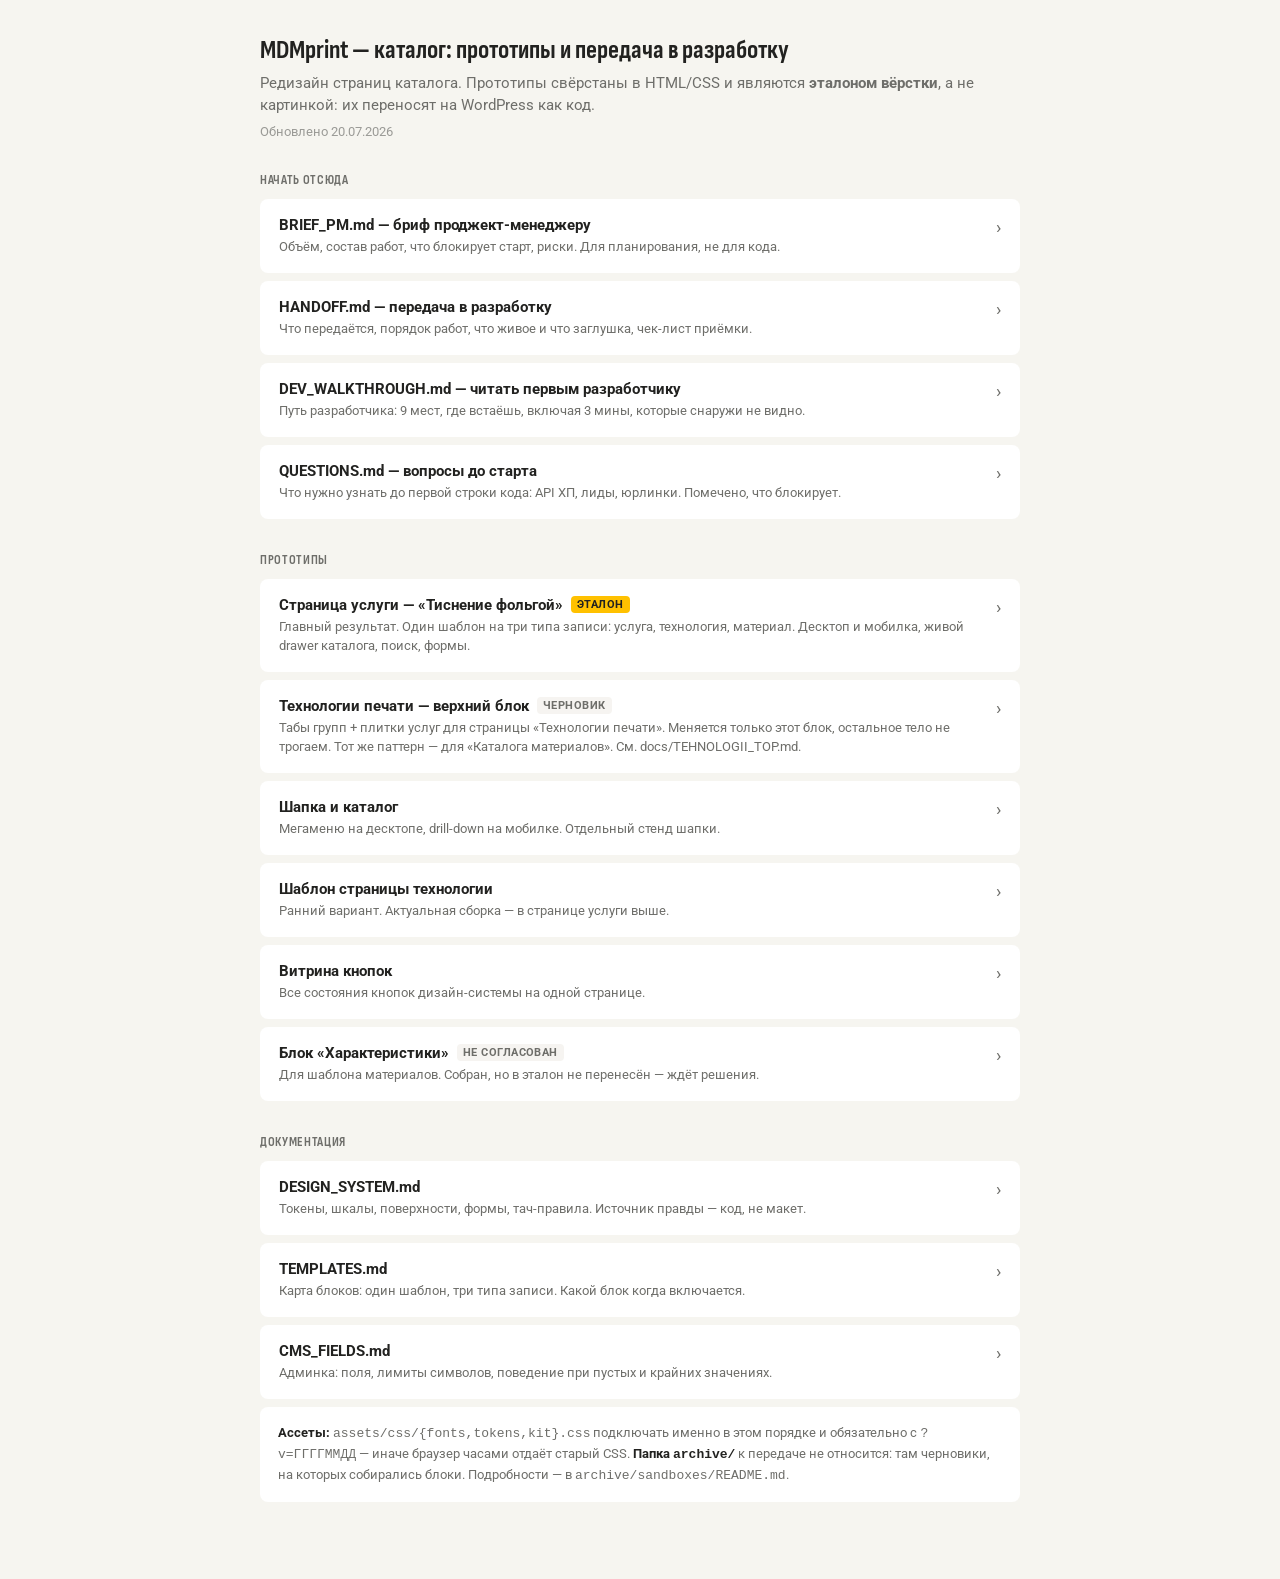
==== index.html @ 89a882e3 "Читаемый вьюер документации: docs.html?doc=X.md GitHub Pages отдавал .md сырым текстом — нечитаемо. " ====
<!DOCTYPE html>
<html lang="ru">
<head>
<meta charset="UTF-8">
<meta name="viewport" content="width=device-width, initial-scale=1">
<title>MDMprint — прототипы и передача в разработку</title>
<link rel="stylesheet" href="assets/css/fonts.css?v=20260720a">
<link rel="stylesheet" href="assets/css/tokens.css?v=20260717l">
<style>
  *{box-sizing:border-box;margin:0;padding:0}
  body{font-family:var(--font-body);color:var(--text-primary);background:var(--surface-subtle);
    padding:32px 20px 80px;-webkit-font-smoothing:antialiased}
  .wrap{max-width:760px;margin:0 auto}
  h1{font-family:var(--font-head);font-size:26px;line-height:32px;margin-bottom:8px}
  .sub{color:var(--text-secondary);font-size:15px;line-height:22px;margin-bottom:8px}
  .upd{color:var(--text-tertiary,var(--text-secondary));font-size:13px;margin-bottom:32px}
  h2{font-family:var(--font-head);font-size:13px;text-transform:uppercase;letter-spacing:.05em;
    color:var(--text-secondary);margin:32px 0 12px}
  a.row{display:flex;align-items:flex-start;gap:14px;padding:16px 18px;background:var(--surface-card);
    border:1px solid transparent;border-radius:var(--radius-md);margin-bottom:8px;
    text-decoration:none;color:var(--text-primary);transition:border-color .15s,box-shadow .15s}
  a.row:hover{border-color:var(--brand);box-shadow:0 4px 16px rgba(0,0,0,.06)}
  a.row b{font-size:15px;font-weight:700;display:block}
  a.row .d{font-size:13px;line-height:19px;color:var(--text-secondary);display:block;margin-top:3px}
  a.row .arr{margin-left:auto;color:var(--text-secondary);font-size:18px;line-height:1;padding-top:2px}
  .tag{display:inline-block;font-size:11px;font-weight:700;text-transform:uppercase;letter-spacing:.04em;
    background:var(--brand);color:var(--text-primary);border-radius:var(--radius-inside);
    padding:2px 6px;margin-left:8px;vertical-align:2px}
  .tag--wip{background:var(--surface-on-light);color:var(--text-secondary)}
  .note{background:var(--surface-card);border-radius:var(--radius-md);padding:16px 18px;
    font-size:13px;line-height:20px;color:var(--text-secondary);margin-top:8px}
  .note b{color:var(--text-primary)}
</style>
</head>
<body>
<div class="wrap">
  <h1>MDMprint — каталог: прототипы и передача в разработку</h1>
  <p class="sub">Редизайн страниц каталога. Прототипы свёрстаны в HTML/CSS и являются
    <b>эталоном вёрстки</b>, а не картинкой: их переносят на WordPress как код.</p>
  <p class="upd">Обновлено 20.07.2026</p>

  <h2>Начать отсюда</h2>
  <a class="row" href="docs.html?doc=BRIEF_PM.md">
    <span><b>BRIEF_PM.md — бриф проджект-менеджеру</b>
      <span class="d">Объём, состав работ, что блокирует старт, риски. Для планирования, не для кода.</span></span>
    <span class="arr">›</span>
  </a>
  <a class="row" href="docs.html?doc=HANDOFF.md">
    <span><b>HANDOFF.md — передача в разработку</b>
      <span class="d">Что передаётся, порядок работ, что живое и что заглушка, чек-лист приёмки.</span></span>
    <span class="arr">›</span>
  </a>
  <a class="row" href="docs.html?doc=DEV_WALKTHROUGH.md">
    <span><b>DEV_WALKTHROUGH.md — читать первым разработчику</b>
      <span class="d">Путь разработчика: 9 мест, где встаёшь, включая 3 мины, которые снаружи не видно.</span></span>
    <span class="arr">›</span>
  </a>
  <a class="row" href="docs.html?doc=QUESTIONS.md">
    <span><b>QUESTIONS.md — вопросы до старта</b>
      <span class="d">Что нужно узнать до первой строки кода: API ХП, лиды, юрлинки. Помечено, что блокирует.</span></span>
    <span class="arr">›</span>
  </a>

  <h2>Прототипы</h2>
  <a class="row" href="prototypes/usluga.html">
    <span><b>Страница услуги — «Тиснение фольгой»<span class="tag">эталон</span></b>
      <span class="d">Главный результат. Один шаблон на три типа записи: услуга, технология, материал.
        Десктоп и мобилка, живой drawer каталога, поиск, формы.</span></span>
    <span class="arr">›</span>
  </a>
  <a class="row" href="prototypes/tehnologii-top.html">
    <span><b>Технологии печати — верхний блок<span class="tag tag--wip">черновик</span></b>
      <span class="d">Табы групп + плитки услуг для страницы «Технологии печати». Меняется только этот блок,
        остальное тело не трогаем. Тот же паттерн — для «Каталога материалов». См. docs/TEHNOLOGII_TOP.md.</span></span>
    <span class="arr">›</span>
  </a>
  <a class="row" href="prototypes/header-catalog.html">
    <span><b>Шапка и каталог</b>
      <span class="d">Мегаменю на десктопе, drill-down на мобилке. Отдельный стенд шапки.</span></span>
    <span class="arr">›</span>
  </a>
  <a class="row" href="prototypes/technology-template.html">
    <span><b>Шаблон страницы технологии</b>
      <span class="d">Ранний вариант. Актуальная сборка — в странице услуги выше.</span></span>
    <span class="arr">›</span>
  </a>
  <a class="row" href="prototypes/buttons.html">
    <span><b>Витрина кнопок</b>
      <span class="d">Все состояния кнопок дизайн-системы на одной странице.</span></span>
    <span class="arr">›</span>
  </a>
  <a class="row" href="prototypes/_sandbox-specs.html">
    <span><b>Блок «Характеристики»<span class="tag tag--wip">не согласован</span></b>
      <span class="d">Для шаблона материалов. Собран, но в эталон не перенесён — ждёт решения.</span></span>
    <span class="arr">›</span>
  </a>

  <h2>Документация</h2>
  <a class="row" href="docs.html?doc=DESIGN_SYSTEM.md">
    <span><b>DESIGN_SYSTEM.md</b>
      <span class="d">Токены, шкалы, поверхности, формы, тач-правила. Источник правды — код, не макет.</span></span>
    <span class="arr">›</span>
  </a>
  <a class="row" href="docs.html?doc=TEMPLATES.md">
    <span><b>TEMPLATES.md</b>
      <span class="d">Карта блоков: один шаблон, три типа записи. Какой блок когда включается.</span></span>
    <span class="arr">›</span>
  </a>
  <a class="row" href="docs.html?doc=CMS_FIELDS.md">
    <span><b>CMS_FIELDS.md</b>
      <span class="d">Админка: поля, лимиты символов, поведение при пустых и крайних значениях.</span></span>
    <span class="arr">›</span>
  </a>

  <div class="note">
    <b>Ассеты:</b> <code>assets/css/{fonts,tokens,kit}.css</code> подключать именно в этом порядке
    и обязательно с <code>?v=ГГГГММДД</code> — иначе браузер часами отдаёт старый CSS.
    <b>Папка <code>archive/</code></b> к передаче не относится: там черновики, на которых собирались
    блоки. Подробности — в <code>archive/sandboxes/README.md</code>.
  </div>
</div>
</body>
</html>
---- assets/css/fonts.css ----
/* ============================================================
   MDMprint — шрифты
   Файлы в assets/fonts/. Заголовки — AttractiveCond, текст — Roboto.
   ============================================================ */
/* Roboto — variable (100–900), один файл на подмножество */
@font-face{
  font-family:'Roboto';
  src:url('../fonts/roboto/roboto-cyrillic.woff2') format('woff2');
  font-weight:100 900; font-style:normal; font-display:swap;
  unicode-range:U+0301, U+0400-045F, U+0490-0491, U+04B0-04B1, U+2116;
}
@font-face{
  font-family:'Roboto';
  src:url('../fonts/roboto/roboto-latin.woff2') format('woff2');
  font-weight:100 900; font-style:normal; font-display:swap;
  unicode-range:U+0000-00FF, U+0131, U+0152-0153, U+02BB-02BC, U+02C6, U+02DA, U+02DC, U+0304, U+0308, U+0329, U+2000-206F, U+20AC, U+2122, U+2191, U+2193, U+2212, U+2215, U+FEFF, U+FFFD;
}

@font-face{
  font-family:'AttractiveCond';
  src:url('../fonts/AttractiveCond-Bold.woff2') format('woff2');
  font-weight:700; font-style:normal; font-display:swap;
}
@font-face{
  font-family:'AttractiveCond';
  src:url('../fonts/AttractiveCond-SemiBold.woff2') format('woff2');
  font-weight:600; font-style:normal; font-display:swap;
}
@font-face{
  font-family:'AttractiveCond';
  src:url('../fonts/AttractiveCond-Regular.woff2') format('woff2');
  font-weight:400; font-style:normal; font-display:swap;
}
---- assets/css/tokens.css ----
/* ============================================================
   MDMprint — Design tokens (единый источник правды)
   Значения выверены по Figma «Layouts for mdmprint.ru v3».
   Бренд-жёлтый переопределён на фирменный #FFC100.
   ============================================================ */
:root{
  /* ---- Бренд ---- */
  --brand:            #FFC100;   /* фирменный жёлтый */
  --brand-hover:      #E6A800;   /* затемнение под hover/active */
  --brand-dark:       #CC9E00;
  --brand-text:       #A87D00;   /* бренд как цвет ТЕКСТА на светлом: #FFC100 даёт контраст 1.7:1 — нечитаемо */
  --brand-soft:       #FFF3CC;   /* мягкая плашка-заливка */
  --brand-soft-2:     #FFE9AE;   /* рамка/hover поверх --brand-soft */
  --brand-tint:       rgba(255,193,0,.12); /* акцент @ ~12% */
  --on-brand:         #222220;   /* текст на жёлтом */

  /* ---- Текст ---- */
  --text-primary:     #222220;
  --text-secondary:   #6e6e6a;
  --text-tertiary:    #9a9a96;
  --text-on-dark:     #ffffff;

  /* ---- Поверхности / линии ----
     ЕДИНАЯ ТЁПЛАЯ НЕЙТРАЛЬНАЯ ШКАЛА: все светлые нейтрали тёплые (беж/песок), холодного серого нет —
     гармонирует с тёплым брендом (#FFC100). Лайтнесс сохранён, тепло сдержанное (B ниже R на ~5–8). */
  --surface-page:     #ffffff;
  --surface-subtle:   #f6f5f0;   /* фон СЕКЦИИ (герой) — тёплый, самый светлый тон */
  --surface-gray:     #f5f3ed;   /* подложка КАРТОЧКИ и мелких плашек (бейдж, disabled) */
  --surface-gray-2:   #ebe8e1;   /* её hover/нажатое состояние */
  --surface-panel:    #f2f0ec;   /* тёплая панель-подложка группирующей колонки (рельса мегаменю, трэи) */
  --surface-card:     #ffffff;   /* белая плашка поверх нейтралей */
  --surface-dark:     #222220;
  --surface-dark-2:   #2b2b29;   /* панель/подложка на тёмном (топбар-меню) */
  --surface-dark-hover:#000;     /* hover тёмной кнопки: --surface-dark уже тёмный, нужен шаг вниз */
  --text-on-dark-2:   #c7c9cd;   /* приглушённый текст на тёмном */
  --border-on-dark:   rgba(255,255,255,.09);
  --border-on-dark-2: rgba(255,255,255,.35); /* заметная линия на тёмном: пунктир «можно нажать» */
  --surface-on-dark:  rgba(255,255,255,.10); /* плитка поверх тёмного (1.36:1 — видна, но тиха) */
  --surface-on-dark-2:rgba(255,255,255,.16); /* её hover */
  --surface-on-light: rgba(96,68,20,.06);    /* зеркало on-dark для светлого: тональная ТЁПЛАЯ заливка (soft-кнопки/чипы) */
  --surface-on-light-2:rgba(96,68,20,.11);   /* её hover */
  /* ---- Цвета внешних площадок (маркер источника отзыва) ----
     Единственные чужие бренд-цвета в системе: подменять их нельзя. */
  --src-yandex:       #fc3f1d;
  --src-2gis:         #19aa1e;

  /* ---- Метки типов сущностей (поиск по сайту) ----
     Категориальная палитра: различает вид результата, а не его статус.
     Услуга/страница метки не красят — им хватает нейтральной --surface-gray,
     раздел берёт бренд (--brand-text на --brand-soft). */
  --tag-article:      #3b6fb0;  --tag-article-bg: #edf3fb;
  --tag-portfolio:    #6b53b0;  --tag-portfolio-bg: #f1ecfb;
  --tag-news:         #357646;  --tag-news-bg: #e9f6ed;  /* затемнён: #3f8a52 давал 3.8:1 на своём фоне */
  --tag-section:      #856200;  /* «Раздел»: тёмный бренд-текст на --brand-soft (5:1); --brand-text давал 3.4:1 */

  --danger:           #e0483a;   /* ошибки валидации, обязательные поля */
  --success:          #2ea64f;   /* маркер «плюсы» */
  --border:           #e6e1d8;   /* тёплая граница (в единой шкале) */
  --border-strong:    #d9d3c9;

  /* ---- Радиусы ---- */
  --radius-inside:    4px;
  --radius-md:        8px;
  --radius-outside:   14px;
  --radius-pill:      999px;

  /* ---- Тень ---- */
  --shadow:           0 4px 22px rgba(0,0,0,.10);
  --shadow-lg:        0 24px 60px -24px rgba(0,0,0,.22);

  /* ---- Отступы (шкала Figma) ---- */
  --sp-2:2px; --sp-4:4px; --sp-6:6px; --sp-8:8px; --sp-10:10px;
  --sp-12:12px; --sp-14:14px; --sp-16:16px; --sp-18:18px; --sp-20:20px; --sp-24:24px; --sp-28:28px; --sp-32:32px;
  --sp-40:40px; --sp-48:48px; --sp-64:64px; --sp-80:80px;
  --section-y:        80px;   /* вертикальный отступ секции */
  /* ЗАЗОР МЕЖДУ КАРТОЧКАМИ (сетки и ленты). Токен, а не число по месту: правило «внешнее ≥
     внутреннего» держится только если зазор и поле контейнера меняются согласованно.
     На мобилке поле контейнера 16 — значит зазор обязан быть ≤ 16, иначе плитки стоят друг от
     друга дальше, чем от края экрана, и сетка рассыпается на отдельные объекты. Ставим 12.
     Ленты считают ширину карточки от этого же токена — иначе «2.2 в кадре» разъедется. */
  --gap-card:         var(--sp-24);

  /* ---- Раскладка ---- */
  --container:        1176px;  /* ширина контента (Figma: 1176 при 1440, поля 132) */
  --container-pad:    24px;    /* боковые поля на узких экранах */

  /* ---- Шрифты ---- */
  --font-head:        'AttractiveCond', 'PT Sans Narrow', -apple-system, 'Segoe UI', Arial, sans-serif;
  --font-body:        'Roboto', -apple-system, 'Segoe UI', Arial, sans-serif;

  /* ---- Типошкала: размер / интерлиньяж / трекинг ----
     Заголовки — AttractiveCond, КАПС; текст — Roboto.
     ВАЖНО: трекинг в Figma задан в ПРОЦЕНТАХ, не в px (H4 «2» = 2% = 0.36px при 18px).
     Поэтому здесь em, а не px — иначе буквы разряжены в 3–6 раз. */
  --t-display:        50px;  --t-display-lh:54px;  --t-display-ls:.01em;   /* 1%   */
  --t-h1:             40px;  --t-h1-lh:44px;       --t-h1-ls:.01em;        /* 1%   */
  --t-h2:             32px;  --t-h2-lh:44px;       --t-h2-ls:.015em;       /* 1.5% */
  --t-h3:             24px;  --t-h3-lh:28px;       --t-h3-ls:.02em;        /* 2%   */
  --t-h4:             18px;  --t-h4-lh:22px;       --t-h4-ls:.02em;        /* 2%   */
  --t-lead:           18px;  --t-lead-lh:27px;
  --t-body:           16px;  --t-body-lh:24px;
  --t-small:          14px;  --t-small-lh:20px;
  --t-caption:        13px;  --t-caption-lh:16px;
  /* Трекинг .04em, а не макетные 0.5%: при 12px 0.5% = 0.06px, то есть трекинга нет вовсе, а
     ступень --t-label живёт только капсом (теги карточек, .mk-eyebrow, подписи статбара). Капс
     набран из прописных, у которых боковые просветы рассчитаны на соседство со строчными, — без
     компенсации буквы слипаются, и тем заметнее, чем мельче кегль. 0.5% — недосмотр макета,
     а не решение: в Figma у той же ступени соседи стоят с нормальным трекингом. */
  --t-label:          12px;  --t-label-lh:16px;    --t-label-ls:.04em;
  /* Микро-подпись: длительность ролика, вес файла, лейблы групп, бейджи. Ступень существовала
     де-факто (кит набирал её числом 11 в трёх местах), но токена не было — значит на неё не
     распространялась ДС. Заведена по факту использования, а не придумана. */
  --t-micro:          11px;  --t-micro-lh:14px;    --t-micro-ls:.04em;
  /* Интерактивная строка и поле ввода: пункты меню, строки каталога, инпуты, заголовки строк
     чек-листа. Ступень существовала де-факто (11 мест числом 15), токена не было.
     Кегль совпадает с --t-button — это совпадение, а не синоним: у кнопки свой леадинг (16, под
     высоту 48) и свой вес. Держим врозь намеренно: иначе правка кнопки поехала бы по всему меню. */
  --t-ui:             15px;  --t-ui-lh:20px;
  --t-button:         15px;  --t-button-lh:16px;   --t-button-w:500;  /* Text/Button — Roboto Medium */
}

/* ---- Мобильная типошкала ----
   Переопределяем сами ступени, а не заводим вторые токены (--t-h1-m и т.п.): тогда всё, что
   набрано по ДС, съезжает на мобильную лестницу само, и в вёрстке не нужно дублировать правила
   под каждый брейкпоинт. Приём в проекте уже был — так на мобилке жил --t-lead; здесь он просто
   доведён до всей шкалы и убран из прототипа в ДС.
   Почему ступени именно такие: десктопная лестница 50/40/32/24/18 на 390px не работает — h1 в 40
   съедает пол-экрана, а h2 в 32 спорит с ним. Мобильная 40/34/24/18/16 сохраняет ЧЕТЫРЕ различимых
   уровня: раньше h3 и h4 на мобилке оба сваливались в 18 и различались только весом (700 против
   600) — этого мало, чтобы читалась иерархия.
   Текстовые ступени (body/small/caption/label/micro) НЕ трогаем: 16px — минимум, ниже которого
   iOS зумит поле ввода, а мера строки на мобилке чинится шириной контейнера, не кеглем. */
@media (max-width:900px){
  :root{
    --t-display:      40px;  --t-display-lh:44px;
    --t-h1:           34px;  --t-h1-lh:38px;
    --t-h2:           24px;  --t-h2-lh:28px;
    --t-h3:           18px;  --t-h3-lh:22px;
    --t-h4:           16px;  --t-h4-lh:20px;
    --t-lead:         16px;  --t-lead-lh:24px;
    --gap-card:       var(--sp-12);   /* ≤ поля контейнера (16) — см. правило выше */
  }
}
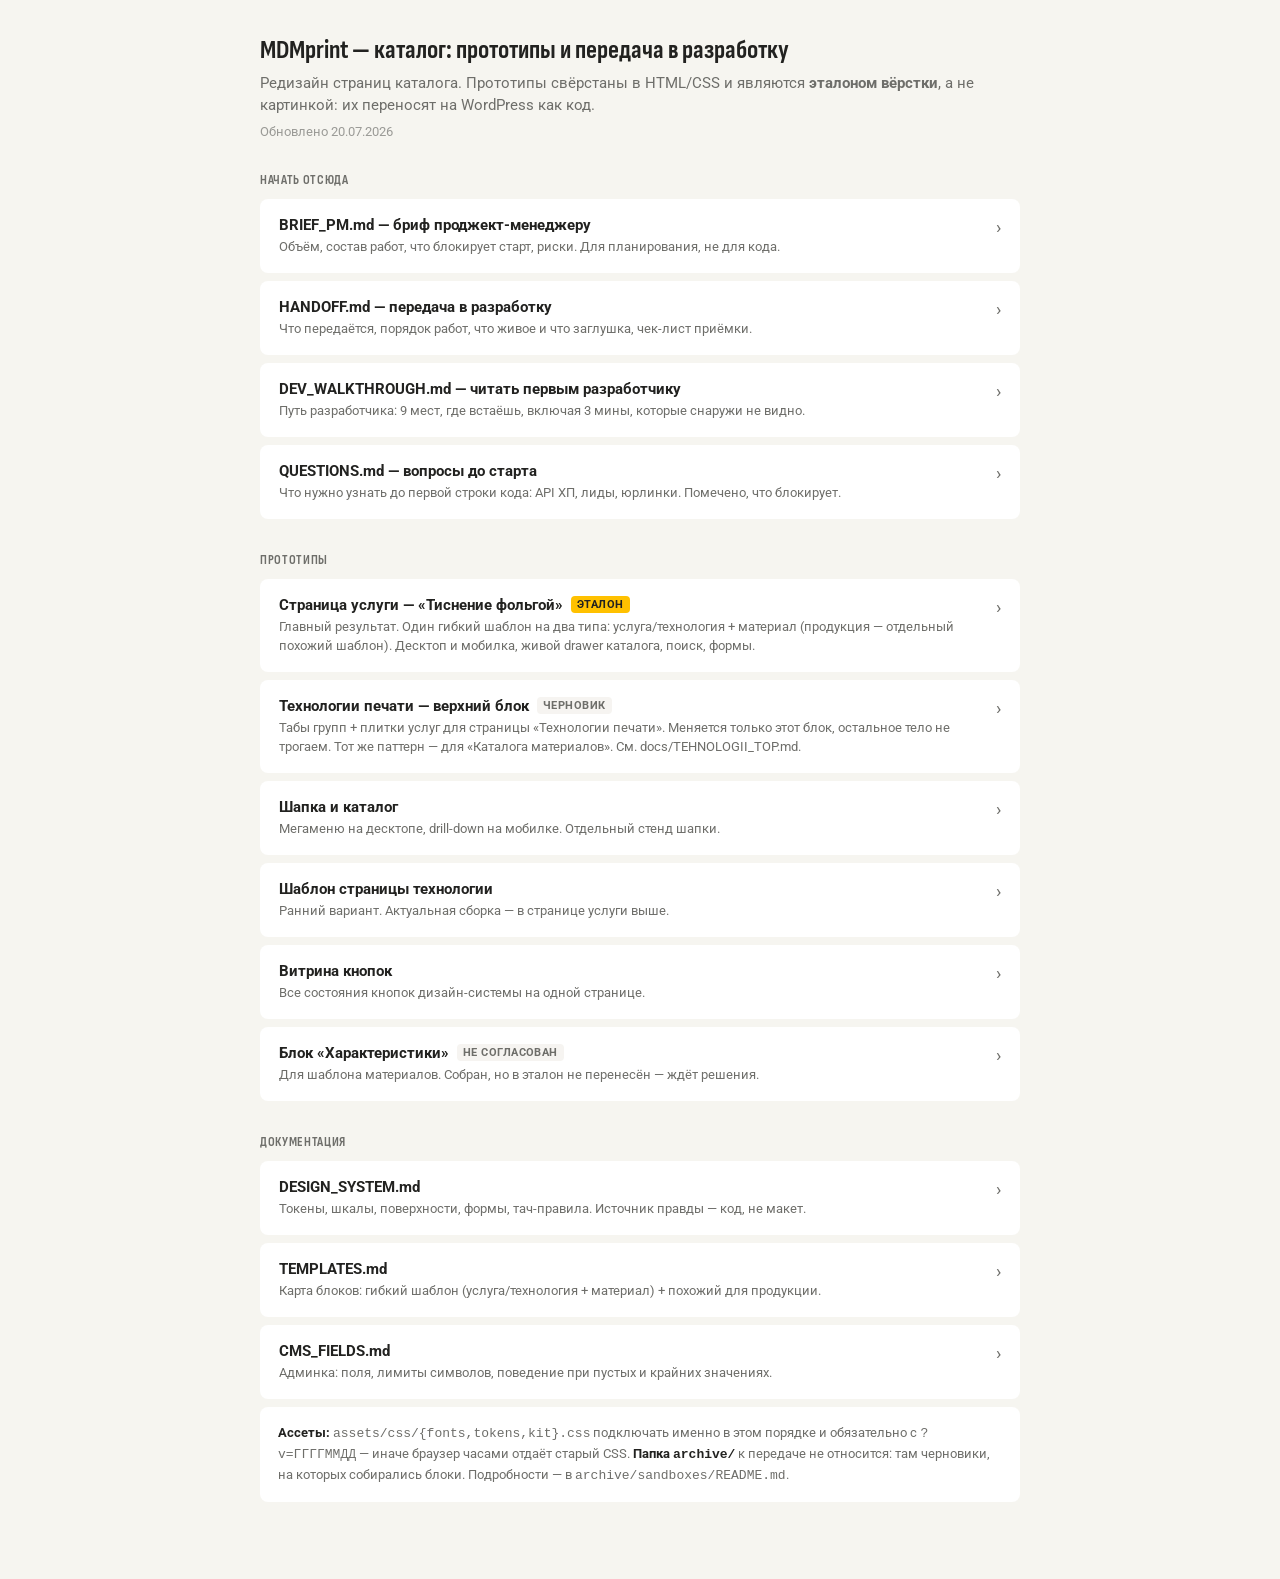
==== commit de0921d9: "Доки: тип записи — 2, не 3 (продукция отдельным похожим шаблоном) Было «три типа: услуга/технология/" ====
--- a/index.html
+++ b/index.html
@@ -64,7 +64,7 @@
   <h2>Прототипы</h2>
   <a class="row" href="prototypes/usluga.html">
     <span><b>Страница услуги — «Тиснение фольгой»<span class="tag">эталон</span></b>
-      <span class="d">Главный результат. Один шаблон на три типа записи: услуга, технология, материал.
+      <span class="d">Главный результат. Один гибкий шаблон на два типа: услуга/технология + материал (продукция — отдельный похожий шаблон).
         Десктоп и мобилка, живой drawer каталога, поиск, формы.</span></span>
     <span class="arr">›</span>
   </a>
@@ -103,7 +103,7 @@
   </a>
   <a class="row" href="docs.html?doc=TEMPLATES.md">
     <span><b>TEMPLATES.md</b>
-      <span class="d">Карта блоков: один шаблон, три типа записи. Какой блок когда включается.</span></span>
+      <span class="d">Карта блоков: гибкий шаблон (услуга/технология + материал) + похожий для продукции.</span></span>
     <span class="arr">›</span>
   </a>
   <a class="row" href="docs.html?doc=CMS_FIELDS.md">
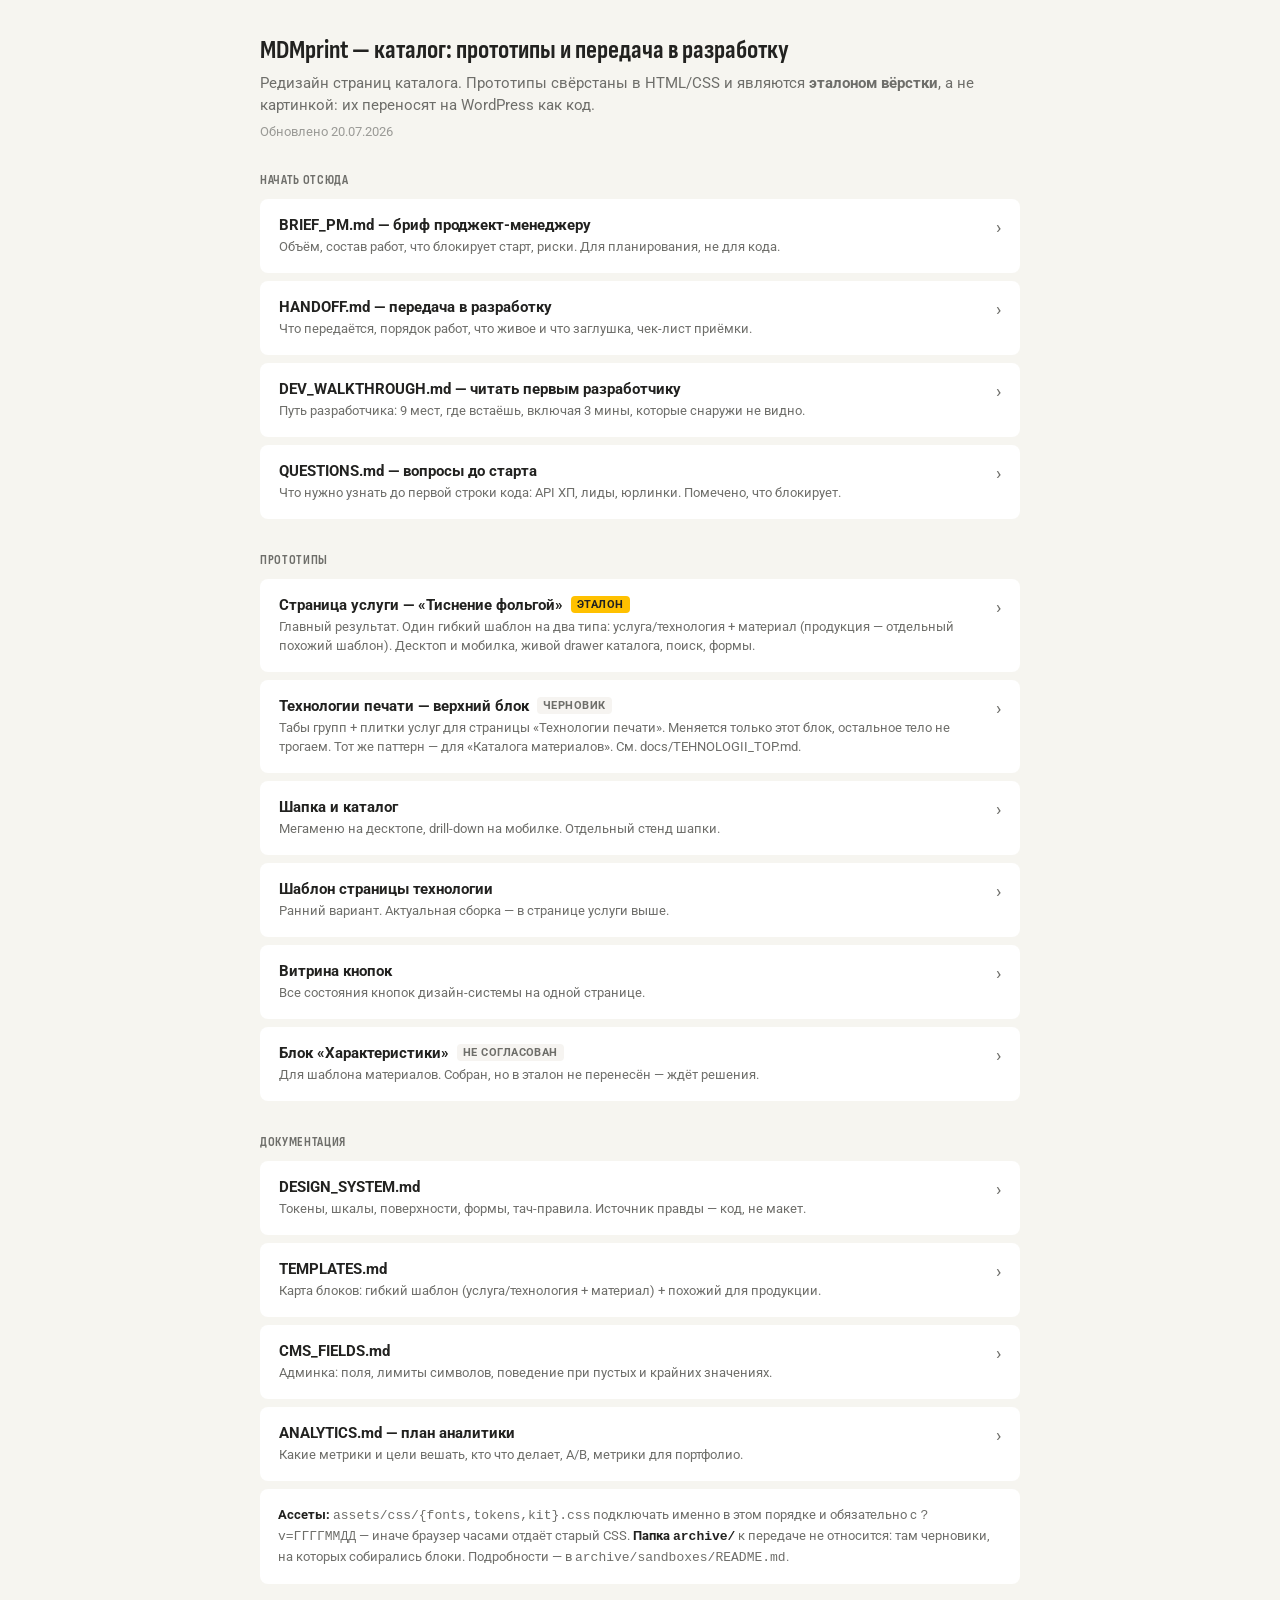
==== commit a47676a3: "Аналитика: план ANALYTICS.md (бейзлайн-инструкция локально, не в репо) ANALYTICS.md — план: метрики " ====
--- a/index.html
+++ b/index.html
@@ -5,7 +5,7 @@
 <meta name="viewport" content="width=device-width, initial-scale=1">
 <title>MDMprint — прототипы и передача в разработку</title>
 <link rel="stylesheet" href="assets/css/fonts.css?v=20260720a">
-<link rel="stylesheet" href="assets/css/tokens.css?v=20260717l">
+<link rel="stylesheet" href="assets/css/tokens.css?v=20260722b">
 <style>
   *{box-sizing:border-box;margin:0;padding:0}
   body{font-family:var(--font-body);color:var(--text-primary);background:var(--surface-subtle);
@@ -111,6 +111,11 @@
       <span class="d">Админка: поля, лимиты символов, поведение при пустых и крайних значениях.</span></span>
     <span class="arr">›</span>
   </a>
+  <a class="row" href="docs.html?doc=ANALYTICS.md">
+    <span><b>ANALYTICS.md — план аналитики</b>
+      <span class="d">Какие метрики и цели вешать, кто что делает, A/B, метрики для портфолио.</span></span>
+    <span class="arr">›</span>
+  </a>
 
   <div class="note">
     <b>Ассеты:</b> <code>assets/css/{fonts,tokens,kit}.css</code> подключать именно в этом порядке
--- a/assets/css/tokens.css
+++ b/assets/css/tokens.css
@@ -130,7 +130,7 @@
    600) — этого мало, чтобы читалась иерархия.
    Текстовые ступени (body/small/caption/label/micro) НЕ трогаем: 16px — минимум, ниже которого
    iOS зумит поле ввода, а мера строки на мобилке чинится шириной контейнера, не кеглем. */
-@media (max-width:900px){
+@media (max-width:1023px){
   :root{
     --t-display:      40px;  --t-display-lh:44px;
     --t-h1:           34px;  --t-h1-lh:38px;
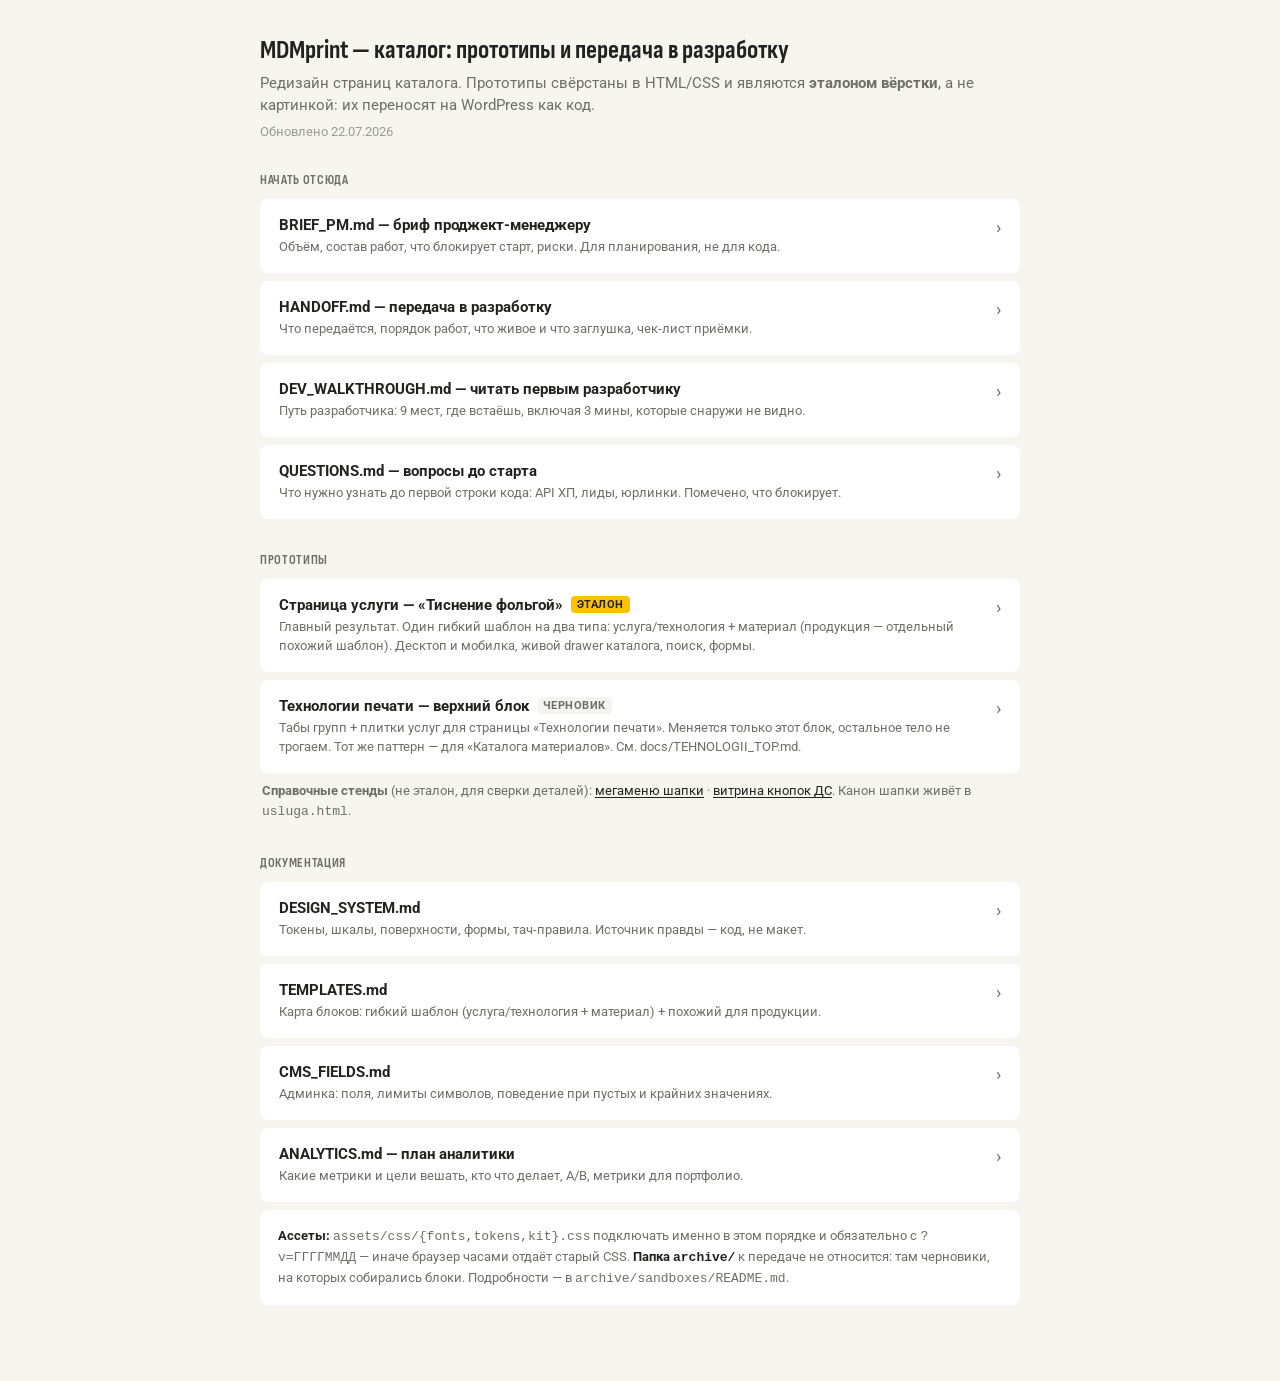
==== commit 33350362: "Чистка передачи: 2 эталона в индексе, старьё в archive, канон шапки — usluga index.html: раздел «Про" ====
--- a/index.html
+++ b/index.html
@@ -30,6 +30,8 @@
   .note{background:var(--surface-card);border-radius:var(--radius-md);padding:16px 18px;
     font-size:13px;line-height:20px;color:var(--text-secondary);margin-top:8px}
   .note b{color:var(--text-primary)}
+  .refs{font-size:13px;line-height:20px;color:var(--text-secondary);margin:6px 2px 0}
+  .refs a{color:var(--text-primary);text-decoration:underline;text-underline-offset:2px}
 </style>
 </head>
 <body>
@@ -37,7 +39,7 @@
   <h1>MDMprint — каталог: прототипы и передача в разработку</h1>
   <p class="sub">Редизайн страниц каталога. Прототипы свёрстаны в HTML/CSS и являются
     <b>эталоном вёрстки</b>, а не картинкой: их переносят на WordPress как код.</p>
-  <p class="upd">Обновлено 20.07.2026</p>
+  <p class="upd">Обновлено 22.07.2026</p>
 
   <h2>Начать отсюда</h2>
   <a class="row" href="docs.html?doc=BRIEF_PM.md">
@@ -74,26 +76,10 @@
         остальное тело не трогаем. Тот же паттерн — для «Каталога материалов». См. docs/TEHNOLOGII_TOP.md.</span></span>
     <span class="arr">›</span>
   </a>
-  <a class="row" href="prototypes/header-catalog.html">
-    <span><b>Шапка и каталог</b>
-      <span class="d">Мегаменю на десктопе, drill-down на мобилке. Отдельный стенд шапки.</span></span>
-    <span class="arr">›</span>
-  </a>
-  <a class="row" href="prototypes/technology-template.html">
-    <span><b>Шаблон страницы технологии</b>
-      <span class="d">Ранний вариант. Актуальная сборка — в странице услуги выше.</span></span>
-    <span class="arr">›</span>
-  </a>
-  <a class="row" href="prototypes/buttons.html">
-    <span><b>Витрина кнопок</b>
-      <span class="d">Все состояния кнопок дизайн-системы на одной странице.</span></span>
-    <span class="arr">›</span>
-  </a>
-  <a class="row" href="prototypes/_sandbox-specs.html">
-    <span><b>Блок «Характеристики»<span class="tag tag--wip">не согласован</span></b>
-      <span class="d">Для шаблона материалов. Собран, но в эталон не перенесён — ждёт решения.</span></span>
-    <span class="arr">›</span>
-  </a>
+  <p class="refs"><b>Справочные стенды</b> (не эталон, для сверки деталей):
+    <a href="prototypes/header-catalog.html">мегаменю шапки</a> ·
+    <a href="prototypes/buttons.html">витрина кнопок ДС</a>.
+    Канон шапки живёт в <code>usluga.html</code>.</p>
 
   <h2>Документация</h2>
   <a class="row" href="docs.html?doc=DESIGN_SYSTEM.md">
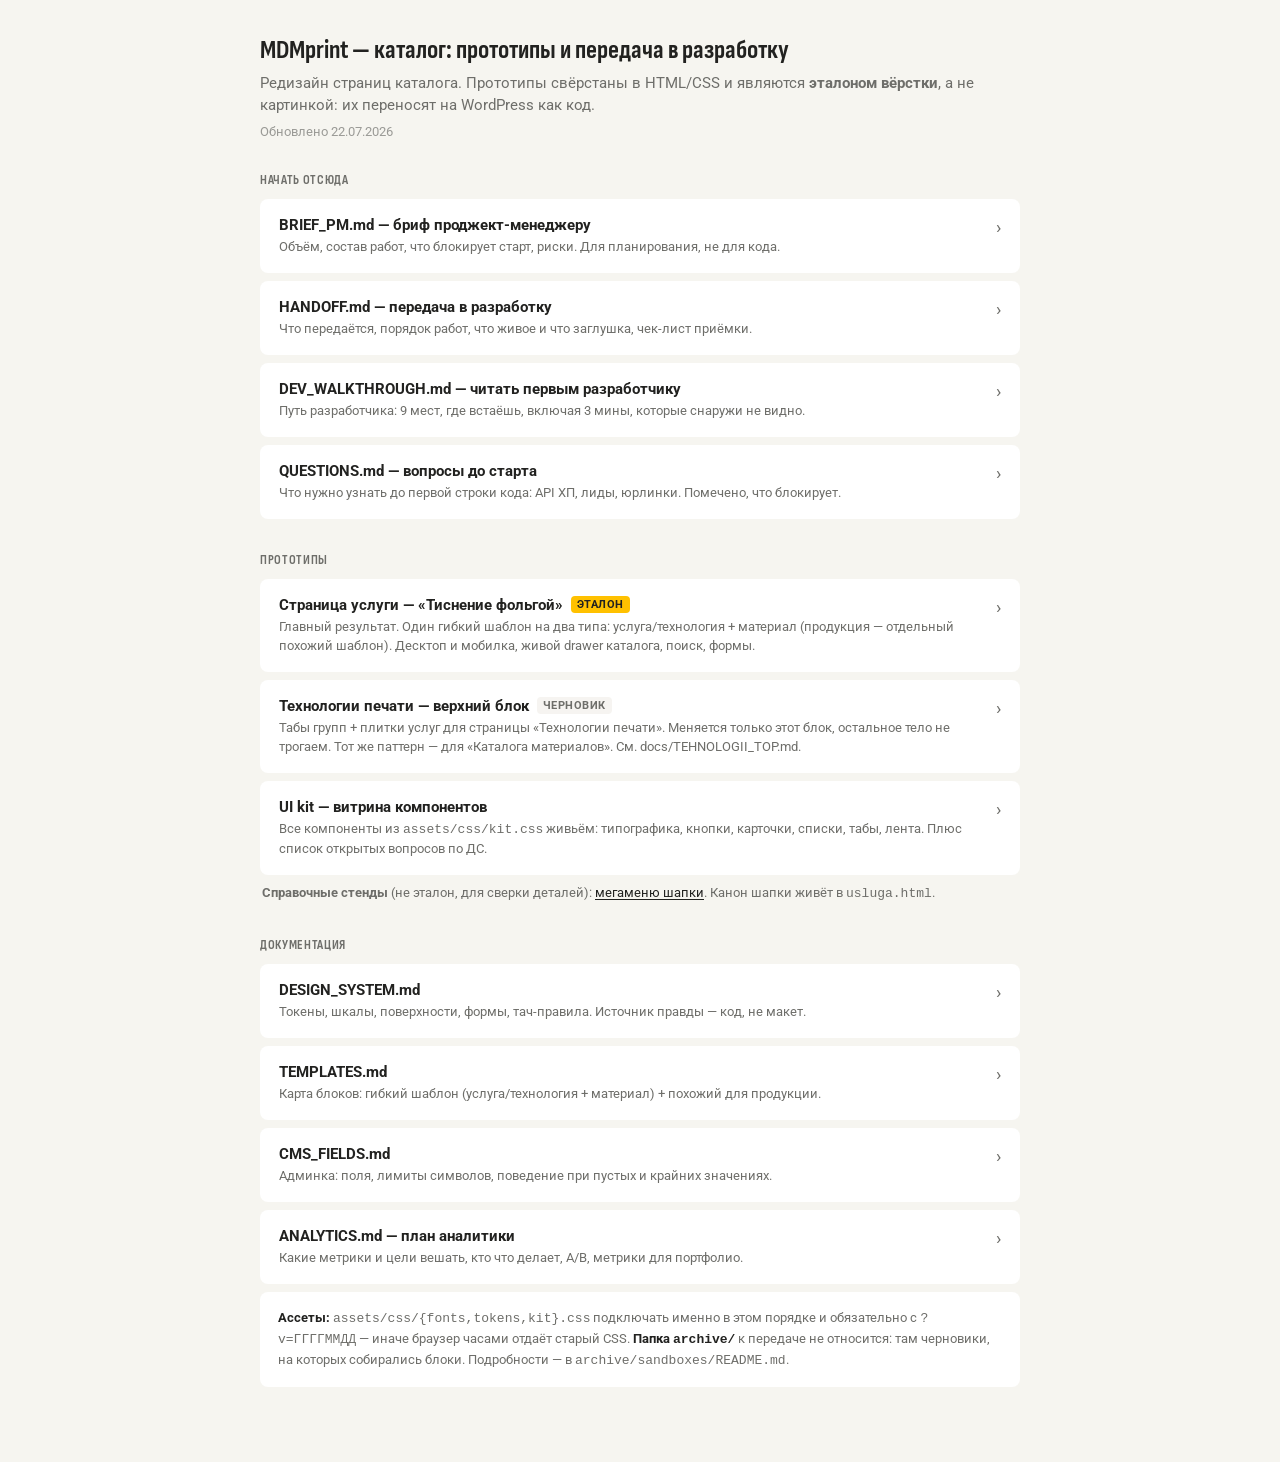
==== commit ba76304b: "Кит: канон переехал из прототипа, витрина kit.html вместо buttons.html Кит хранил отвергнутые вариан" ====
--- a/index.html
+++ b/index.html
@@ -76,9 +76,14 @@
         остальное тело не трогаем. Тот же паттерн — для «Каталога материалов». См. docs/TEHNOLOGII_TOP.md.</span></span>
     <span class="arr">›</span>
   </a>
+  <a class="row" href="prototypes/kit.html">
+    <span><b>UI kit — витрина компонентов</b>
+      <span class="d">Все компоненты из <code>assets/css/kit.css</code> живьём: типографика, кнопки,
+        карточки, списки, табы, лента. Плюс список открытых вопросов по ДС.</span></span>
+    <span class="arr">›</span>
+  </a>
   <p class="refs"><b>Справочные стенды</b> (не эталон, для сверки деталей):
-    <a href="prototypes/header-catalog.html">мегаменю шапки</a> ·
-    <a href="prototypes/buttons.html">витрина кнопок ДС</a>.
+    <a href="prototypes/header-catalog.html">мегаменю шапки</a>.
     Канон шапки живёт в <code>usluga.html</code>.</p>
 
   <h2>Документация</h2>
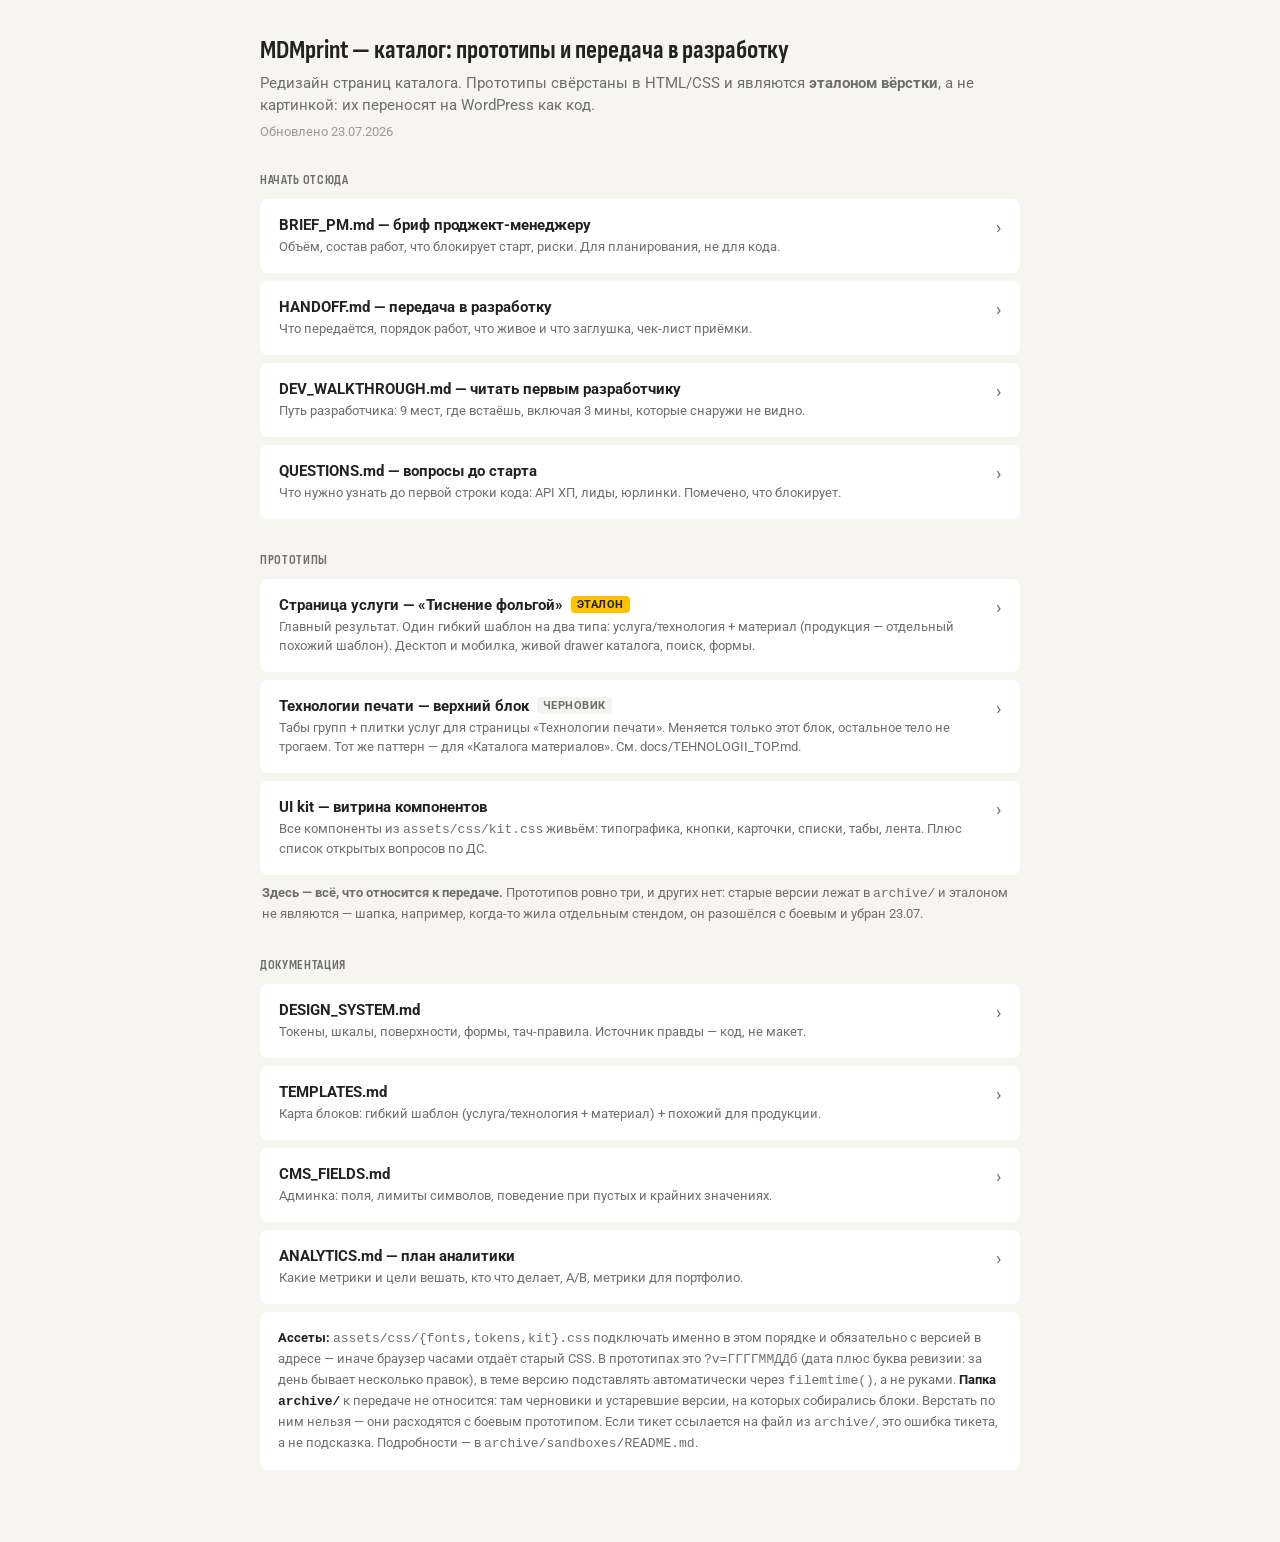
==== commit 10037123: "Чистка: устаревший стенд шапки убран в archive, ссылки на него сняты header-catalog.html успел разой" ====
--- a/index.html
+++ b/index.html
@@ -39,7 +39,7 @@
   <h1>MDMprint — каталог: прототипы и передача в разработку</h1>
   <p class="sub">Редизайн страниц каталога. Прототипы свёрстаны в HTML/CSS и являются
     <b>эталоном вёрстки</b>, а не картинкой: их переносят на WordPress как код.</p>
-  <p class="upd">Обновлено 22.07.2026</p>
+  <p class="upd">Обновлено 23.07.2026</p>
 
   <h2>Начать отсюда</h2>
   <a class="row" href="docs.html?doc=BRIEF_PM.md">
@@ -82,9 +82,9 @@
         карточки, списки, табы, лента. Плюс список открытых вопросов по ДС.</span></span>
     <span class="arr">›</span>
   </a>
-  <p class="refs"><b>Справочные стенды</b> (не эталон, для сверки деталей):
-    <a href="prototypes/header-catalog.html">мегаменю шапки</a>.
-    Канон шапки живёт в <code>usluga.html</code>.</p>
+  <p class="refs"><b>Здесь — всё, что относится к передаче.</b> Прототипов ровно три, и других
+    нет: старые версии лежат в <code>archive/</code> и эталоном не являются — шапка, например,
+    когда-то жила отдельным стендом, он разошёлся с боевым и убран 23.07.</p>
 
   <h2>Документация</h2>
   <a class="row" href="docs.html?doc=DESIGN_SYSTEM.md">
@@ -110,9 +110,13 @@
 
   <div class="note">
     <b>Ассеты:</b> <code>assets/css/{fonts,tokens,kit}.css</code> подключать именно в этом порядке
-    и обязательно с <code>?v=ГГГГММДД</code> — иначе браузер часами отдаёт старый CSS.
-    <b>Папка <code>archive/</code></b> к передаче не относится: там черновики, на которых собирались
-    блоки. Подробности — в <code>archive/sandboxes/README.md</code>.
+    и обязательно с версией в адресе — иначе браузер часами отдаёт старый CSS. В прототипах это
+    <code>?v=ГГГГММДДб</code> (дата плюс буква ревизии: за день бывает несколько правок), в теме
+    версию подставлять автоматически через <code>filemtime()</code>, а не руками.
+    <b>Папка <code>archive/</code></b> к передаче не относится: там черновики и устаревшие версии,
+    на которых собирались блоки. Верстать по ним нельзя — они расходятся с боевым прототипом.
+    Если тикет ссылается на файл из <code>archive/</code>, это ошибка тикета, а не подсказка.
+    Подробности — в <code>archive/sandboxes/README.md</code>.
   </div>
 </div>
 </body>
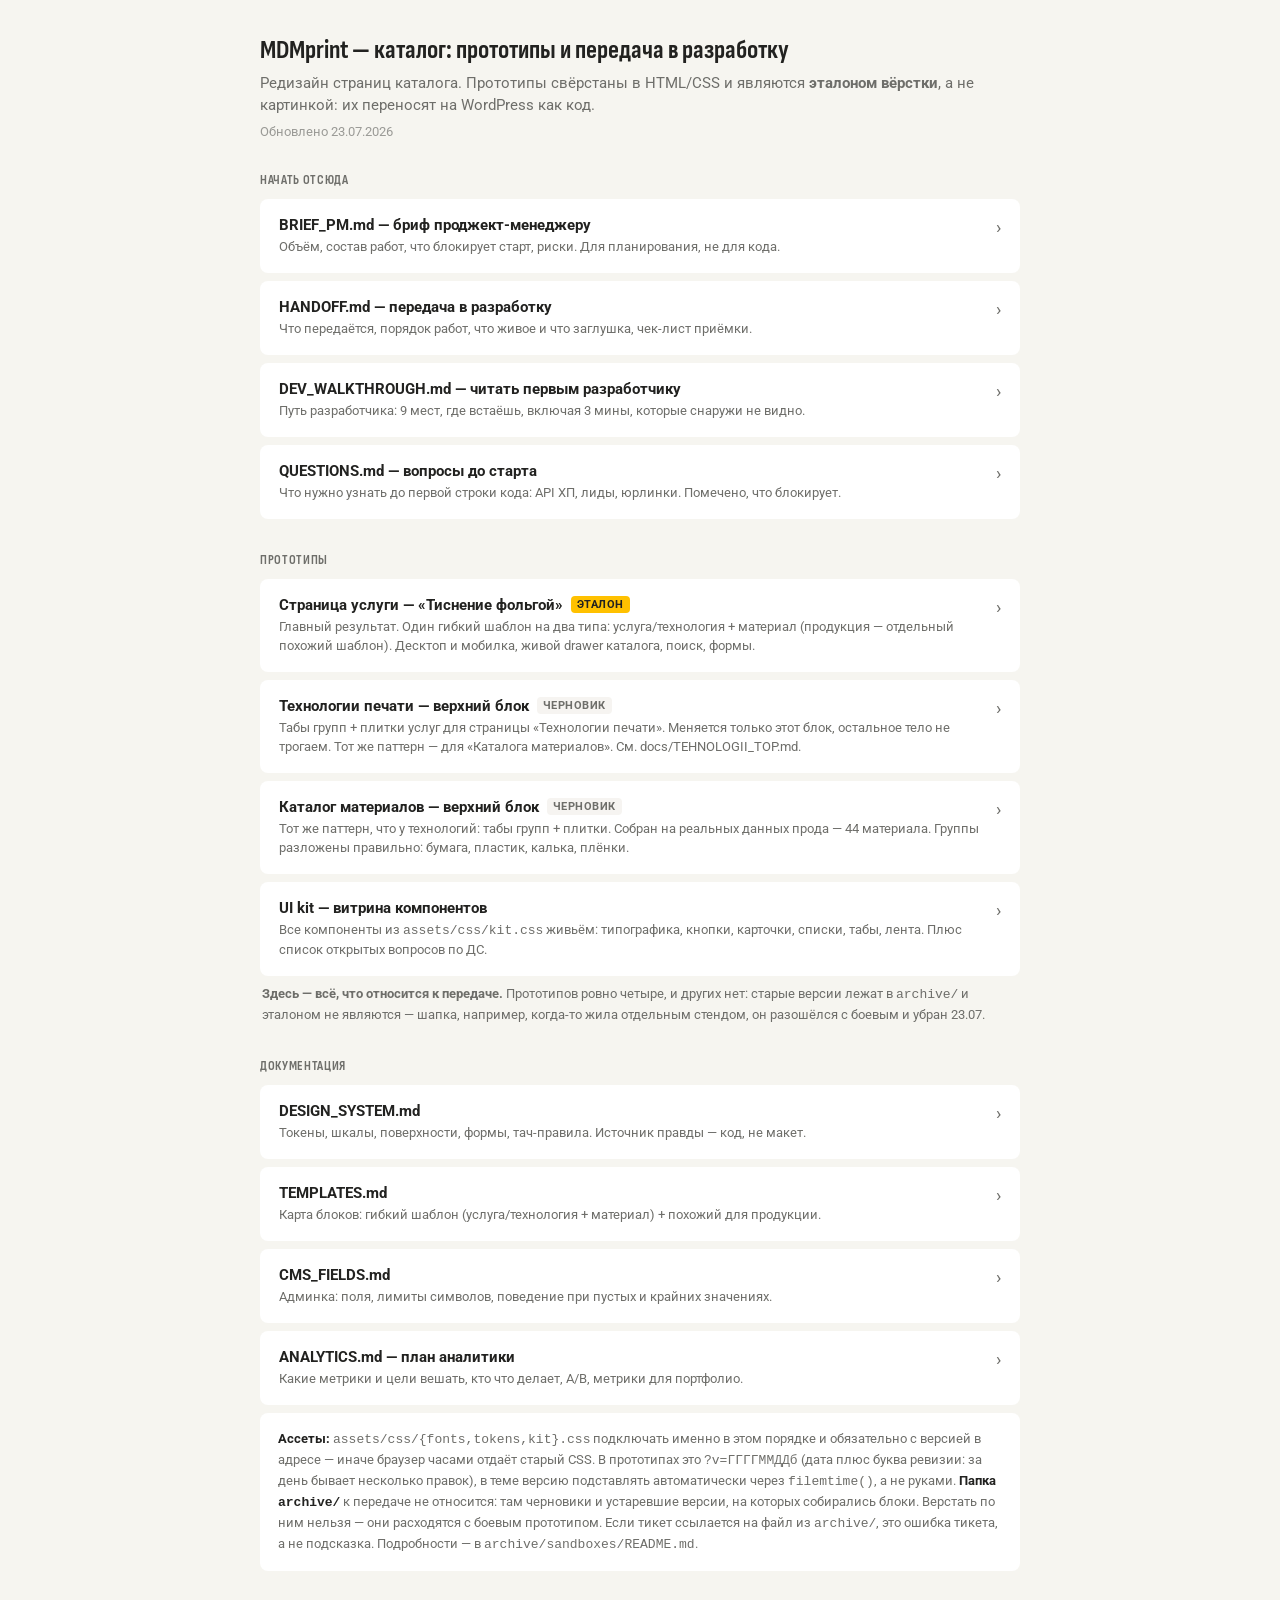
==== commit aea7981e: "Материалы: прототип верхнего блока на реальных данных прода Тикет МДМ-490. Паттерн тот же, что у тех" ====
--- a/index.html
+++ b/index.html
@@ -76,13 +76,19 @@
         остальное тело не трогаем. Тот же паттерн — для «Каталога материалов». См. docs/TEHNOLOGII_TOP.md.</span></span>
     <span class="arr">›</span>
   </a>
+  <a class="row" href="prototypes/materialy-top.html">
+    <span><b>Каталог материалов — верхний блок<span class="tag tag--wip">черновик</span></b>
+      <span class="d">Тот же паттерн, что у технологий: табы групп + плитки. Собран на реальных
+        данных прода — 44 материала. Группы разложены правильно: бумага, пластик, калька, плёнки.</span></span>
+    <span class="arr">›</span>
+  </a>
   <a class="row" href="prototypes/kit.html">
     <span><b>UI kit — витрина компонентов</b>
       <span class="d">Все компоненты из <code>assets/css/kit.css</code> живьём: типографика, кнопки,
         карточки, списки, табы, лента. Плюс список открытых вопросов по ДС.</span></span>
     <span class="arr">›</span>
   </a>
-  <p class="refs"><b>Здесь — всё, что относится к передаче.</b> Прототипов ровно три, и других
+  <p class="refs"><b>Здесь — всё, что относится к передаче.</b> Прототипов ровно четыре, и других
     нет: старые версии лежат в <code>archive/</code> и эталоном не являются — шапка, например,
     когда-то жила отдельным стендом, он разошёлся с боевым и убран 23.07.</p>
 
